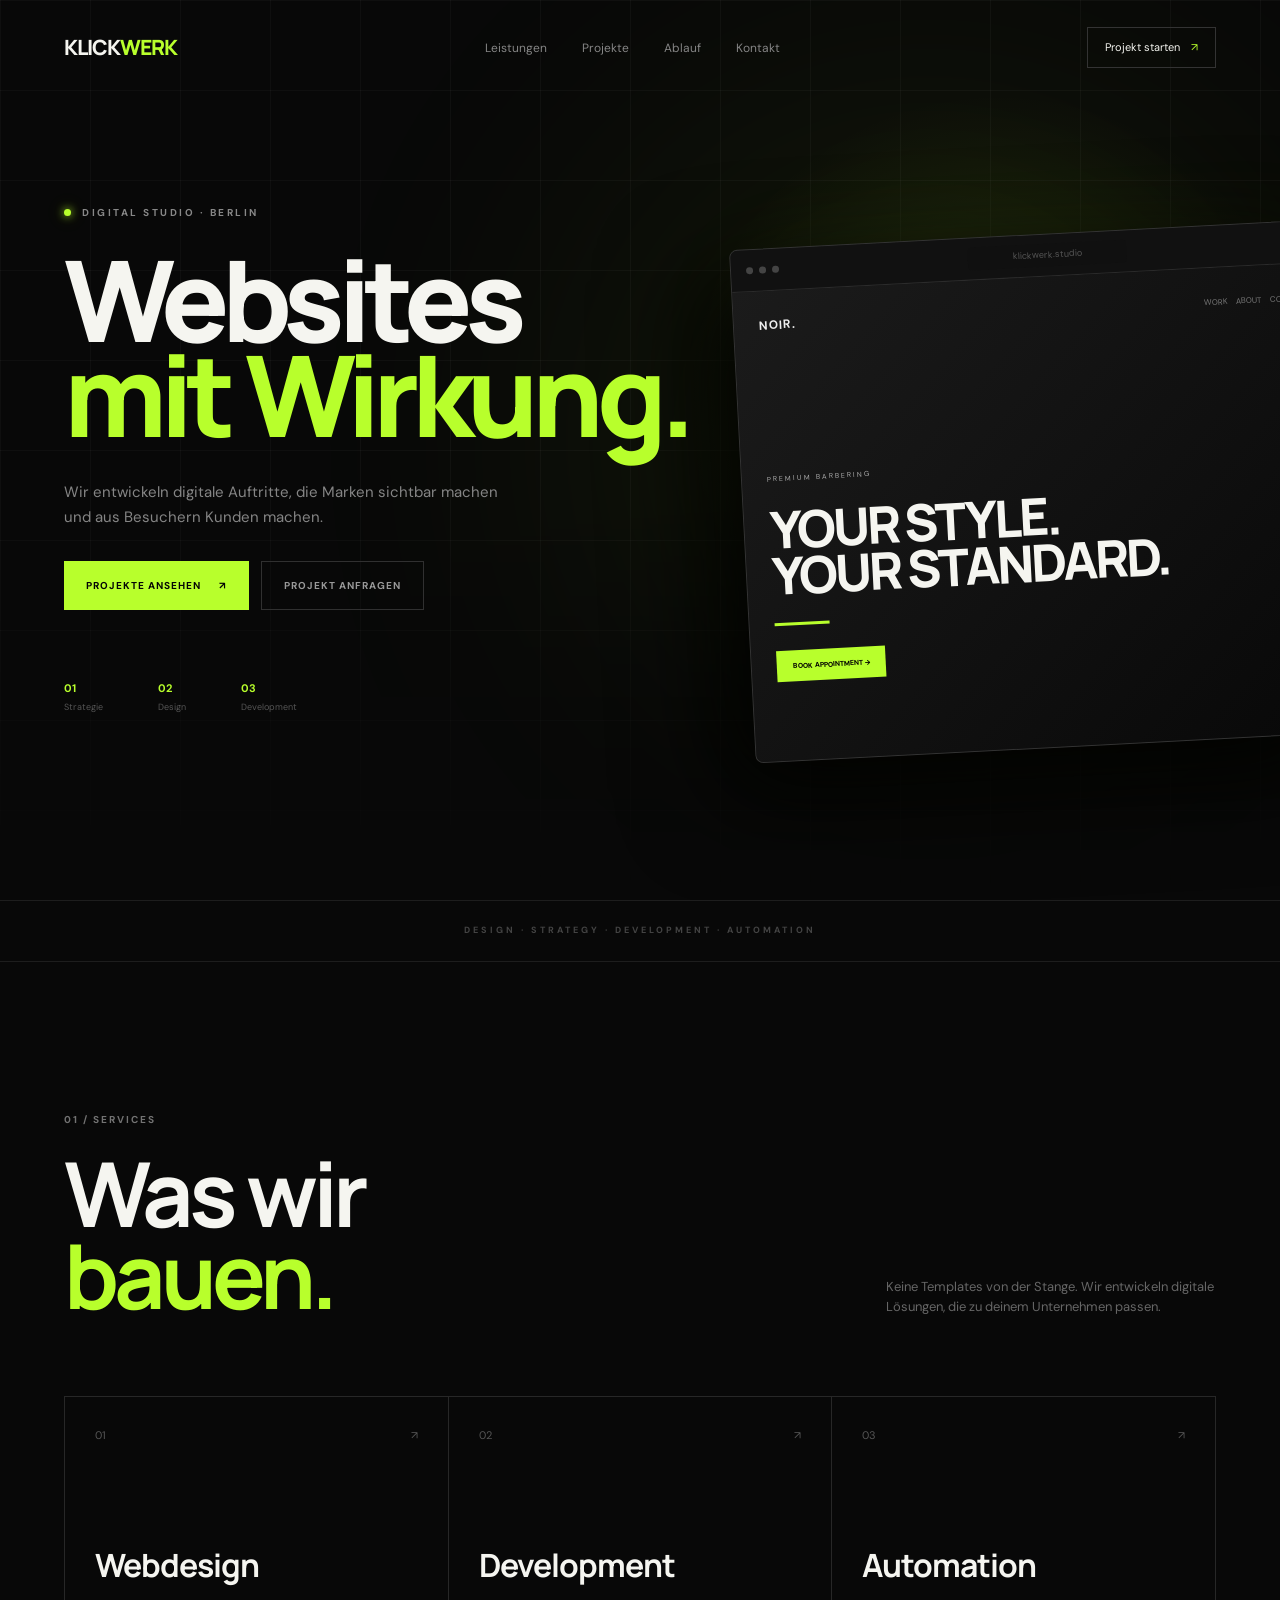
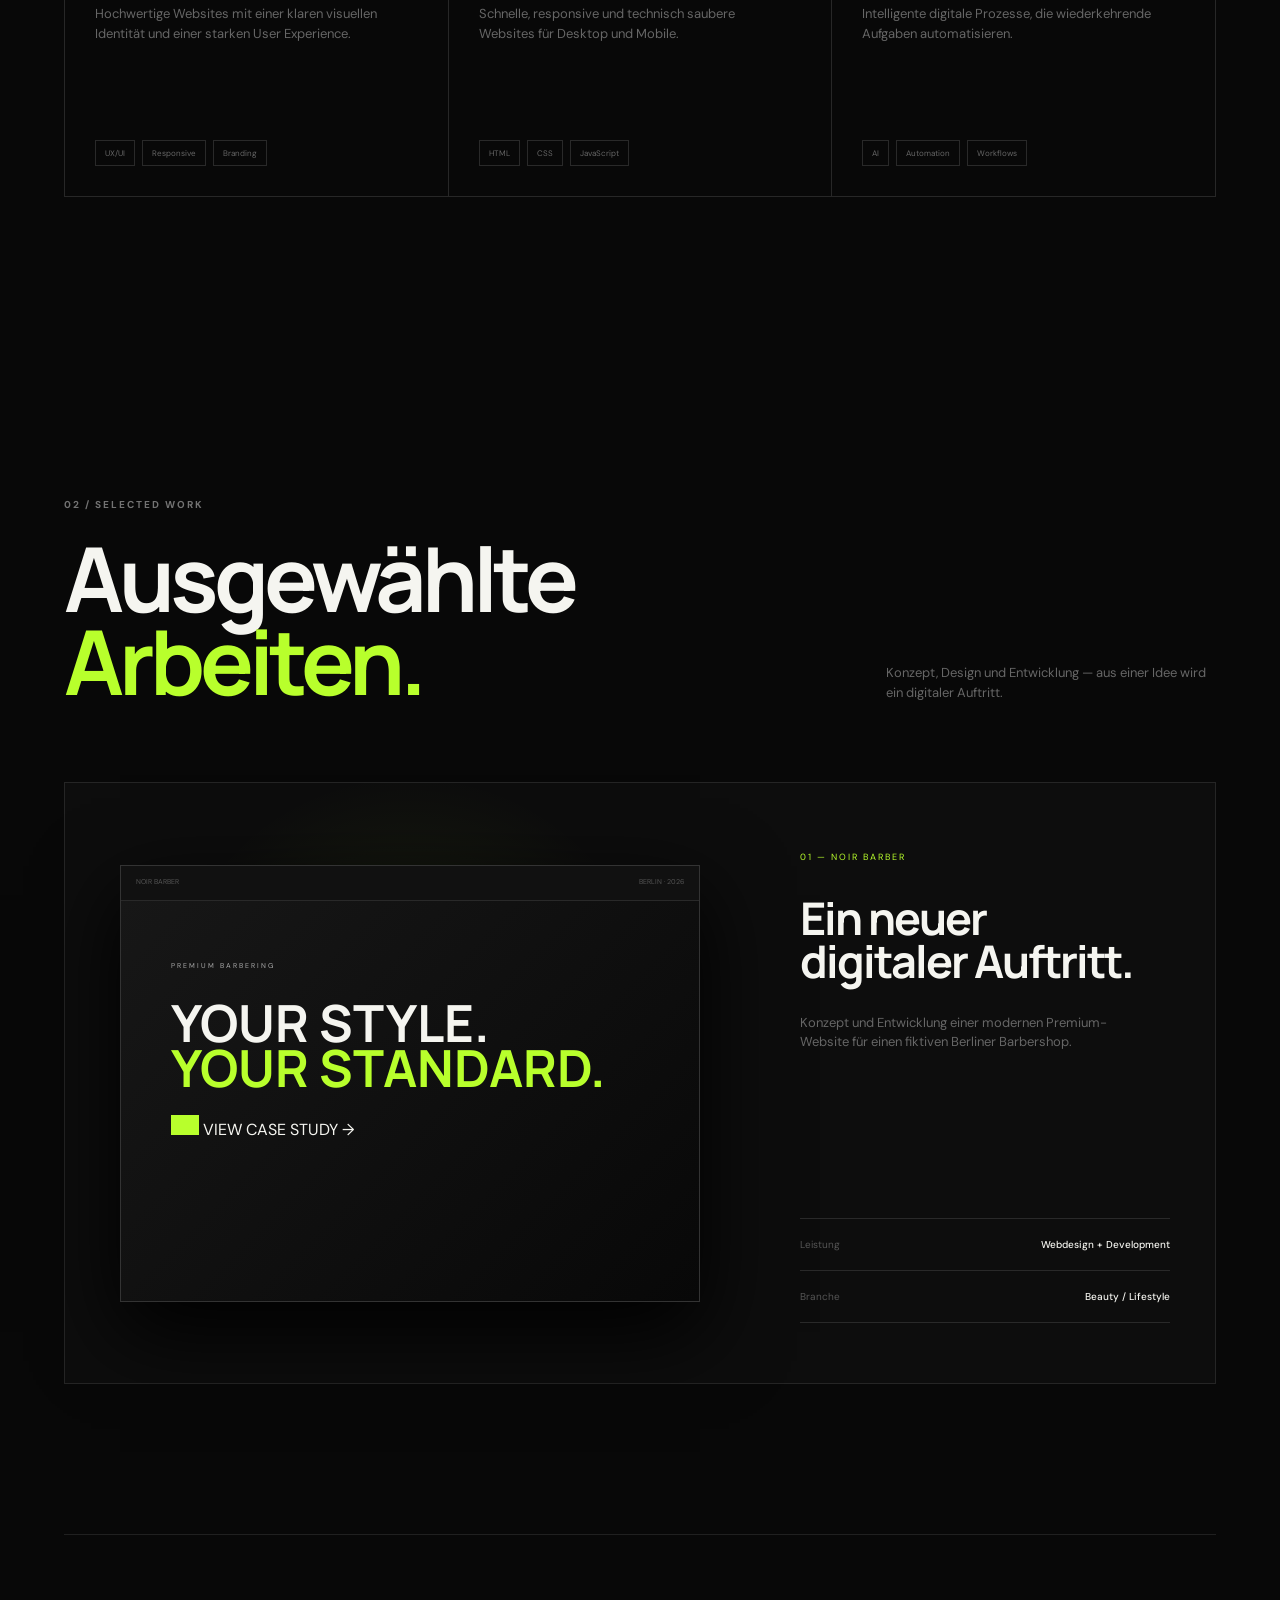
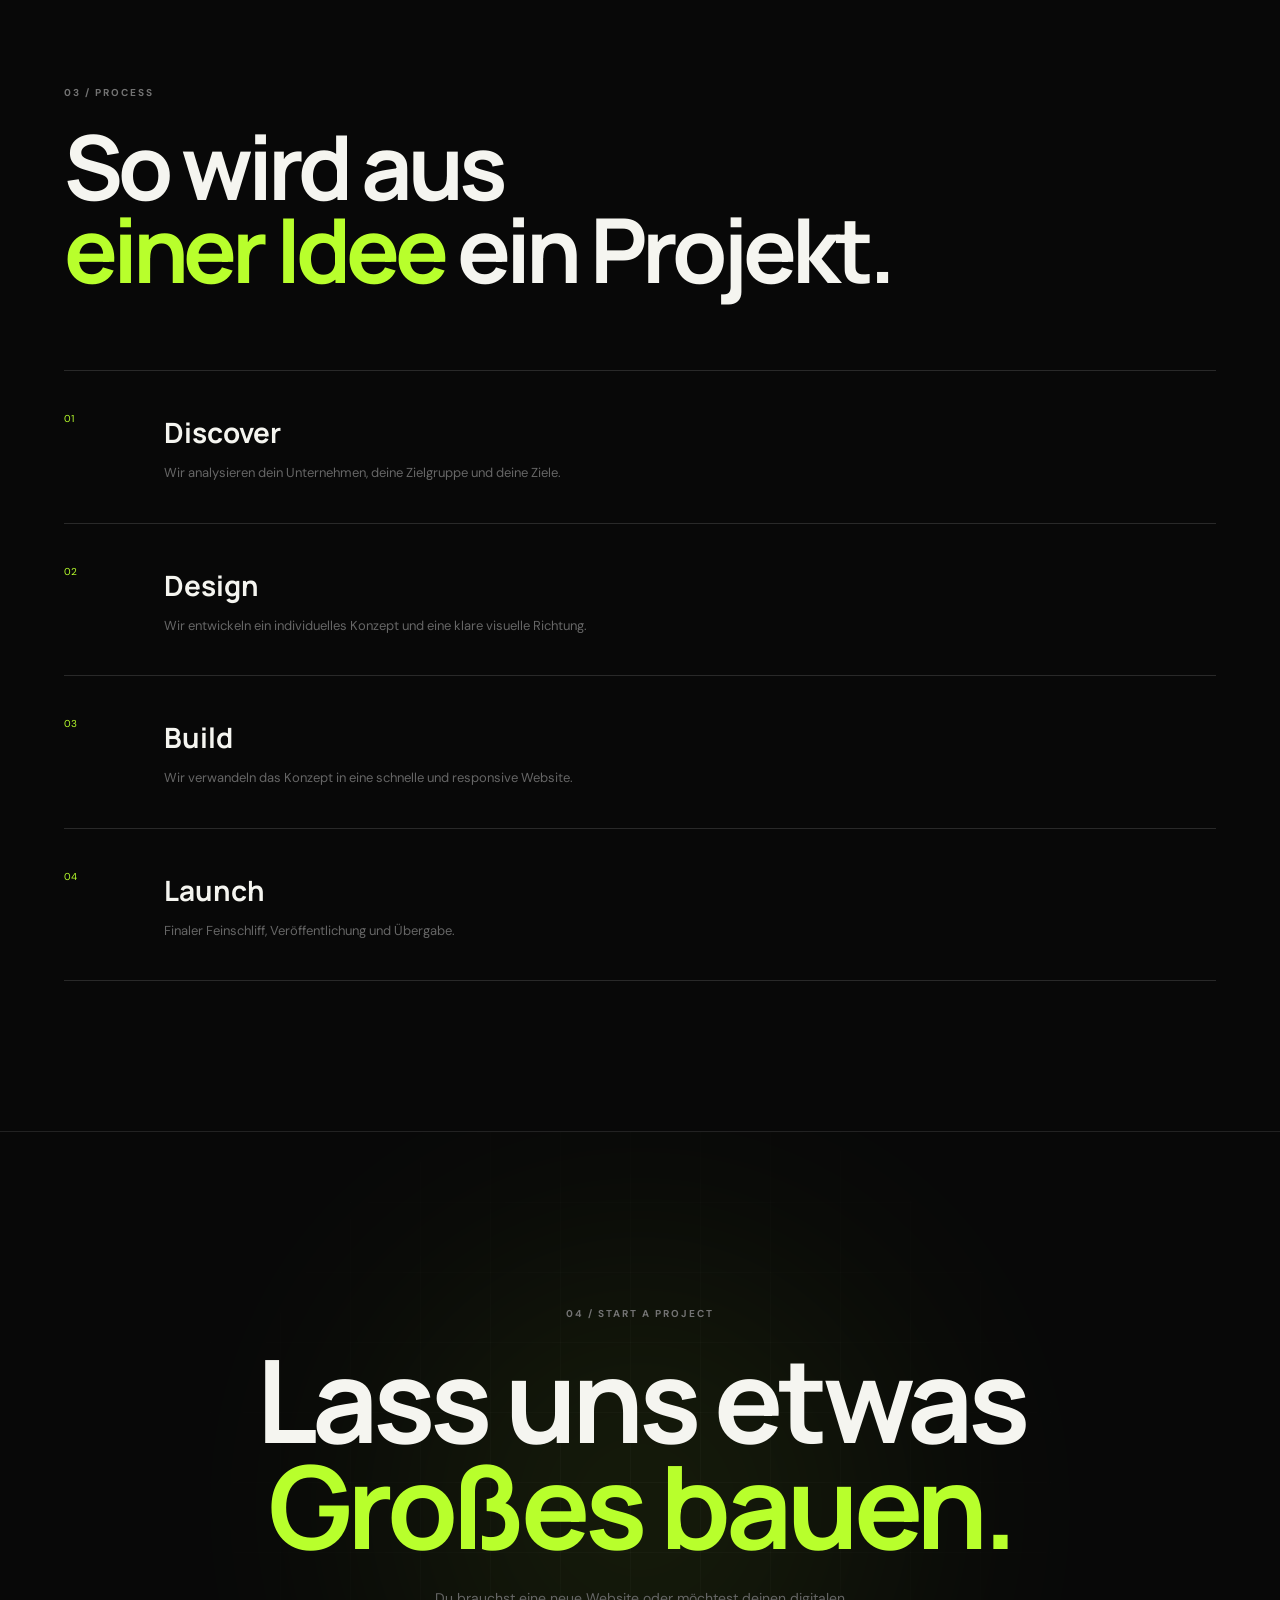
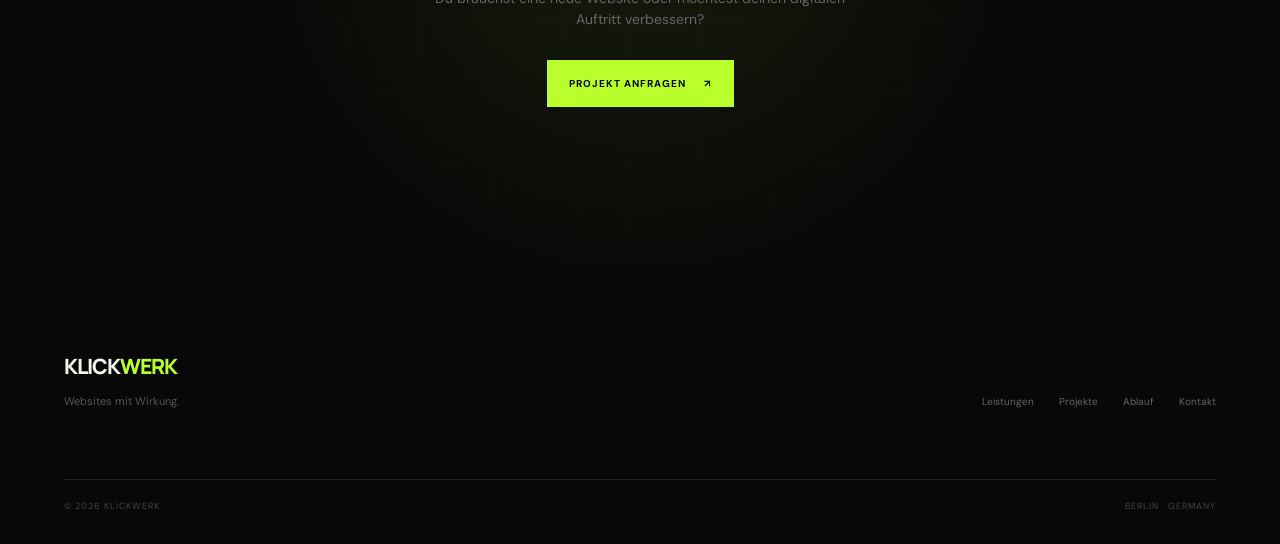
==== index.html @ 36debba9 "Add files via upload" ====
<!DOCTYPE html>
<html lang="de">
<head>
    <meta charset="UTF-8">
    <meta name="viewport" content="width=device-width, initial-scale=1.0">

    <title>KLICKWERK — Digital Studio</title>

    <meta name="description"
        content="KLICKWERK entwickelt hochwertige Websites und digitale Lösungen für moderne Unternehmen.">

    <link rel="preconnect" href="https://fonts.googleapis.com">
    <link rel="preconnect" href="https://fonts.gstatic.com" crossorigin>

    <link href="https://fonts.googleapis.com/css2?family=DM+Sans:wght@400;500;600;700&family=Manrope:wght@500;600;700;800&display=swap" rel="stylesheet">

    <link rel="stylesheet" href="style.css">
</head>

<body>

<header class="header">

    <nav class="nav">

        <a href="#" class="logo">
            KLICK<span>WERK</span>
        </a>

        <div class="nav-links">
            <a href="#services">Leistungen</a>
            <a href="#work">Projekte</a>
            <a href="#process">Ablauf</a>
            <a href="#contact">Kontakt</a>
        </div>

        <a href="#contact" class="nav-cta">
            Projekt starten <span>↗</span>
        </a>

    </nav>

</header>


<main>

<!-- HERO -->

<section class="hero">

    <div class="hero-grid"></div>

    <div class="hero-content">

        <div class="hero-label">
            <span class="status"></span>
            DIGITAL STUDIO · BERLIN
        </div>

      <h1>
    Websites
    <span>mit Wirkung.</span>
</h1>

<div class="hero-line"></div>
        <p class="hero-description">
            Wir entwickeln digitale Auftritte, die Marken
            sichtbar machen und aus Besuchern Kunden machen.
        </p>

        <div class="hero-actions">

            <a href="#work" class="button button-primary">
                Projekte ansehen
                <span>↗</span>
            </a>

            <a href="#contact" class="button button-ghost">
                Projekt anfragen
            </a>

        </div>

        <div class="hero-meta">

            <div>
                <strong>01</strong>
                <span>Strategie</span>
            </div>

            <div>
                <strong>02</strong>
                <span>Design</span>
            </div>

            <div>
                <strong>03</strong>
                <span>Development</span>
            </div>

        </div>

    </div>


    <!-- WEBSITE MOCKUP -->

    <div class="hero-visual">

        <div class="browser">

            <div class="browser-bar">

                <div class="browser-dots">
                    <i></i>
                    <i></i>
                    <i></i>
                </div>

                <div class="browser-url">
                    klickwerk.studio
                </div>

            </div>

            <div class="mockup">

                <div class="mockup-nav">
                    <strong>NOIR.</strong>

                    <div>
                        WORK &nbsp;&nbsp; ABOUT &nbsp;&nbsp; CONTACT
                    </div>
                </div>

                <div class="mockup-content">

                    <small>PREMIUM BARBERING</small>

                    <h2>
                        YOUR STYLE.<br>
                        YOUR STANDARD.
                    </h2>

                    <button>
                        BOOK APPOINTMENT →
                    </button>

                </div>

                <div class="mockup-number">
                    01 / 04
                </div>

            </div>

        </div>

    </div>

</section>


<!-- TRUST -->

<section class="trust">

    <p>DESIGN · STRATEGY · DEVELOPMENT · AUTOMATION</p>

</section>


<!-- SERVICES -->

<section class="section" id="services">

    <div class="section-top">

        <div>

            <span class="section-number">01 / SERVICES</span>

            <h2>
                Was wir<br>
                <span>bauen.</span>
            </h2>

        </div>

        <p>
            Keine Templates von der Stange.
            Wir entwickeln digitale Lösungen,
            die zu deinem Unternehmen passen.
        </p>

    </div>


    <div class="service-grid">

        <article class="service-card">

            <div class="service-top">
                <span>01</span>
                <span>↗</span>
            </div>

            <div>
                <h3>Webdesign</h3>

                <p>
                    Hochwertige Websites mit einer klaren
                    visuellen Identität und einer starken User Experience.
                </p>
            </div>

            <div class="service-tags">
                <span>UX/UI</span>
                <span>Responsive</span>
                <span>Branding</span>
            </div>

        </article>


        <article class="service-card">

            <div class="service-top">
                <span>02</span>
                <span>↗</span>
            </div>

            <div>
                <h3>Development</h3>

                <p>
                    Schnelle, responsive und technisch
                    saubere Websites für Desktop und Mobile.
                </p>
            </div>

            <div class="service-tags">
                <span>HTML</span>
                <span>CSS</span>
                <span>JavaScript</span>
            </div>

        </article>


        <article class="service-card">

            <div class="service-top">
                <span>03</span>
                <span>↗</span>
            </div>

            <div>
                <h3>Automation</h3>

                <p>
                    Intelligente digitale Prozesse, die
                    wiederkehrende Aufgaben automatisieren.
                </p>
            </div>

            <div class="service-tags">
                <span>AI</span>
                <span>Automation</span>
                <span>Workflows</span>
            </div>

        </article>

    </div>

</section>


<!-- WORK -->

<section class="section work-section" id="work">

    <div class="section-top">

        <div>

            <span class="section-number">02 / SELECTED WORK</span>

            <h2>
                Ausgewählte<br>
                <span>Arbeiten.</span>
            </h2>

        </div>

        <p>
            Konzept, Design und Entwicklung —
            aus einer Idee wird ein digitaler Auftritt.
        </p>

    </div>


    <article class="case-study">

        <div class="case-image">

            <div class="case-browser">

                <div class="case-browser-top">
                    <span>NOIR BARBER</span>
                    <span>BERLIN · 2026</span>
                </div>

                <div class="case-main">

                    <small>PREMIUM BARBERING</small>

                    <h3>
                        YOUR STYLE.<br>
                        <em>YOUR STANDARD.</em>
                    </h3>

                    <a href="../01- NOIR BARBER/case-study.html" class="case-button"></a>
    VIEW CASE STUDY →
</a>

                </div>

            </div>

        </div>


        <div class="case-info">

            <div>

                <span class="case-label">
                    01 — NOIR BARBER
                </span>

                <h3>
                    Ein neuer<br>
                    digitaler Auftritt.
                </h3>

                <p>
                    Konzept und Entwicklung einer modernen
                    Premium-Website für einen fiktiven Berliner
                    Barbershop.
                </p>

            </div>

            <div class="case-details">

                <div>
                    <span>Leistung</span>
                    <strong>Webdesign + Development</strong>
                </div>

                <div>
                    <span>Branche</span>
                    <strong>Beauty / Lifestyle</strong>
                </div>

            </div>

        </div>

    </article>

</section>


<!-- PROCESS -->

<section class="section process-section" id="process">

    <div class="section-top">

        <div>

            <span class="section-number">03 / PROCESS</span>

            <h2>
                So wird aus<br>
                <span>einer Idee</span> ein Projekt.
            </h2>

        </div>

    </div>


    <div class="process-list">

        <div class="process-item">

            <span>01</span>

            <div>
                <h3>Discover</h3>
                <p>
                    Wir analysieren dein Unternehmen,
                    deine Zielgruppe und deine Ziele.
                </p>
            </div>

        </div>


        <div class="process-item">

            <span>02</span>

            <div>
                <h3>Design</h3>
                <p>
                    Wir entwickeln ein individuelles
                    Konzept und eine klare visuelle Richtung.
                </p>
            </div>

        </div>


        <div class="process-item">

            <span>03</span>

            <div>
                <h3>Build</h3>
                <p>
                    Wir verwandeln das Konzept in
                    eine schnelle und responsive Website.
                </p>
            </div>

        </div>


        <div class="process-item">

            <span>04</span>

            <div>
                <h3>Launch</h3>
                <p>
                    Finaler Feinschliff, Veröffentlichung
                    und Übergabe.
                </p>
            </div>

        </div>

    </div>

</section>


<!-- CTA -->

<section class="contact-section" id="contact">

    <div class="contact-grid"></div>

    <div class="contact-content">

        <span class="section-number">04 / START A PROJECT</span>

        <h2>
            Lass uns etwas<br>
            <span>Großes bauen.</span>
        </h2>

        <p>
            Du brauchst eine neue Website oder möchtest
            deinen digitalen Auftritt verbessern?
        </p>

        <a href="mailto:hallo@klickwerk.de"
           class="button button-primary">
            Projekt anfragen <span>↗</span>
        </a>

    </div>

</section>

</main>


<!-- FOOTER -->

<footer class="footer">

    <div class="footer-main">

        <div>

            <a href="#" class="logo">
                KLICK<span>WERK</span>
            </a>

            <p>
                Websites mit Wirkung.
            </p>

        </div>


        <div class="footer-links">

            <a href="#services">Leistungen</a>
            <a href="#work">Projekte</a>
            <a href="#process">Ablauf</a>
            <a href="#contact">Kontakt</a>

        </div>

    </div>


    <div class="footer-bottom">

        <span>© 2026 KLICKWERK</span>

        <span>BERLIN · GERMANY</span>

    </div>

</footer>

</body>
</html>
---- style.css ----
* {
    margin: 0;
    padding: 0;
    box-sizing: border-box;
}

html {
    scroll-behavior: smooth;
}

body {
    background: #080808;
    color: #f5f5f0;
    font-family: "DM Sans", sans-serif;
    line-height: 1.5;
}

a {
    text-decoration: none;
    color: inherit;
}

button {
    font-family: inherit;
}


/* =========================
   GLOBAL
========================= */

.header,
.hero,
.section,
.trust,
.footer {
    width: 100%;
}

.nav,
.hero-content,
.section,
.footer {
    width: min(1240px, 90%);
    margin: auto;
}

.section {
    padding: 150px 0;
}

.section-number {
    display: block;
    color: #737373;
    font-size: 10px;
    font-weight: 700;
    letter-spacing: 2px;
    margin-bottom: 25px;
}

h1,
h2,
h3 {
    font-family: "Manrope", sans-serif;
}

h2 {
    font-size: clamp(55px, 7vw, 100px);
    line-height: .92;
    letter-spacing: -5px;
}

h2 span {
    color: #b8ff2c;
}


/* =========================
   HEADER
========================= */

.header {
    position: absolute;
    top: 0;
    z-index: 100;
}

.nav {
    height: 95px;

    display: flex;
    justify-content: space-between;
    align-items: center;
}

.logo {
    font-family: "Manrope", sans-serif;
    font-size: 21px;
    font-weight: 800;
    letter-spacing: -1px;
}

.logo span {
    color: #b8ff2c;
}

.nav-links {
    display: flex;
    gap: 35px;
}

.nav-links a {
    color: #858585;
    font-size: 12px;
    transition: .25s;
}

.nav-links a:hover {
    color: #fff;
}

.nav-cta {
    border: 1px solid #333;
    padding: 11px 17px;
    font-size: 11px;
    transition: .25s;
}

.nav-cta span {
    color: #b8ff2c;
    margin-left: 8px;
}

.nav-cta:hover {
    border-color: #b8ff2c;
}


/* =========================
   HERO
========================= */

.hero {
    min-height: 100vh;
    position: relative;
    overflow: hidden;

    display: flex;
    align-items: center;

    background:
        radial-gradient(
            circle at 78% 45%,
            rgba(184,255,44,0.13),
            transparent 28%
        ),
        #080808;
}

.hero-grid {
    position: absolute;
    inset: 0;

    background-image:
        linear-gradient(#ffffff08 1px, transparent 1px),
        linear-gradient(90deg, #ffffff08 1px, transparent 1px);

    background-size: 90px 90px;

    mask-image: linear-gradient(
        to bottom,
        black 0%,
        black 55%,
        transparent 100%
    );
}

.hero-grid::after {
    content: "";

    position: absolute;
    width: 700px;
    height: 700px;

    right: 0;
    top: 10%;

    background: #b8ff2c;
    opacity: .07;

    filter: blur(150px);
    border-radius: 50%;
}

.hero-content {
    position: relative;
    z-index: 5;

    padding-top: 100px;
    padding-bottom: 80px;
}

.hero-label {
    display: flex;
    align-items: center;
    gap: 11px;

    color: #888;
    font-size: 10px;
    font-weight: 700;
    letter-spacing: 2.5px;

    margin-bottom: 32px;
}

.status {
    width: 7px;
    height: 7px;

    border-radius: 50%;

    background: #b8ff2c;

    box-shadow:
        0 0 8px #b8ff2c,
        0 0 20px #b8ff2c55;
}

.hero h1 {
    font-family: "Manrope", sans-serif;

    font-size: clamp(70px, 8.8vw, 132px);
    font-weight: 800;

    line-height: .84;
    letter-spacing: -7px;

    max-width: 850px;

    position: relative;
}

.hero h1 span {
    display: block;
    color: #b8ff2c;
}

.hero-description {
    color: #858585;

    font-size: 15px;
    line-height: 1.7;

    max-width: 450px;

    margin: 38px 0 30px;
}

.hero-actions {
    display: flex;
    gap: 12px;
}

.button {
    display: inline-flex;
    align-items: center;
    justify-content: center;
    gap: 18px;

    padding: 16px 22px;

    font-size: 10px;
    font-weight: 700;
    letter-spacing: 1px;
    text-transform: uppercase;

    transition: .3s ease;
}

.button-primary {
    background: #b8ff2c;
    color: #050505;
}

.button-primary:hover {
    transform: translateY(-3px);

    box-shadow:
        0 15px 45px rgba(184,255,44,.18);
}

.button-ghost {
    border: 1px solid #303030;
    color: #999;
}

.button-ghost:hover {
    border-color: #777;
    color: #fff;
}

.hero-meta {
    display: flex;
    gap: 55px;

    margin-top: 70px;
}

.hero-meta div {
    display: flex;
    flex-direction: column;
}

.hero-meta strong {
    color: #b8ff2c;
    font-size: 11px;
}

.hero-meta span {
    color: #555;
    font-size: 9px;

    margin-top: 5px;
}


/* =========================
   HERO VISUAL
========================= */

.hero-visual {
    position: absolute;

    width: 50%;

    right: -2%;
    top: 53%;

    transform:
        translateY(-50%)
        perspective(1200px)
        rotateY(-8deg)
        rotateZ(-2deg);

    z-index: 3;

    transition: transform .5s ease;
}

.hero-visual:hover {
    transform:
        translateY(-50%)
        perspective(1200px)
        rotateY(-3deg)
        rotateZ(-1deg)
        scale(1.015);
}

.browser {
    overflow: hidden;

    background: #111;

    border: 1px solid #303030;

    border-radius: 8px;

    box-shadow:
        -40px 45px 100px rgba(0,0,0,.75),
        0 0 80px rgba(184,255,44,.05);
}

.browser-bar {
    height: 42px;

    display: flex;
    align-items: center;

    padding: 0 15px;

    background: #151515;

    border-bottom: 1px solid #292929;
}

.browser-dots {
    display: flex;
    gap: 6px;
}

.browser-dots i {
    width: 7px;
    height: 7px;

    border-radius: 50%;

    background: #444;
}

.browser-url {
    margin: auto;

    padding: 5px 45px;

    border-radius: 4px;

    background: #101010;

    color: #555;

    font-size: 8px;
}

.mockup {
    min-height: 500px;

    padding: 25px;

    position: relative;

    background:
        radial-gradient(
            circle at 70% 55%,
            rgba(184,255,44,.12),
            transparent 30%
        ),
        linear-gradient(
            135deg,
            #202020,
            #090909
        );
}

.mockup-nav {
    display: flex;
    justify-content: space-between;
    align-items: center;

    color: #777;

    font-size: 8px;
}

.mockup-nav strong {
    color: #fff;
    font-size: 13px;
    letter-spacing: 1px;
}

.mockup-content {
    margin-top: 135px;
}

.mockup-content small {
    color: #999;

    font-size: 7px;
    letter-spacing: 2px;
}

.mockup-content h2 {
    margin: 18px 0 25px;

    font-family: "Manrope", sans-serif;

    font-size: clamp(30px, 4vw, 58px);
    font-weight: 800;

    line-height: .87;
    letter-spacing: -3px;
}

.mockup-content h2::after {
    content: "";
    display: block;

    width: 55px;
    height: 3px;

    margin-top: 25px;

    background: #b8ff2c;
}

.mockup-content button {
    padding: 11px 17px;

    border: none;

    background: #b8ff2c;

    color: #000;

    font-size: 7px;
    font-weight: 800;

    cursor: pointer;
}

.mockup-number {
    position: absolute;

    right: 25px;
    bottom: 22px;

    color: #444;

    font-size: 9px;
    letter-spacing: 2px;
}
/* =========================
   MOCKUP
========================= */

.hero-visual {
    position: absolute;

    width: 47%;
    right: -5%;
    top: 50%;

    transform: translateY(-42%) rotate(-3deg);

    z-index: 3;
}

.browser {
    background: #151515;
    border: 1px solid #333;

    box-shadow:
        -30px 30px 100px #000,
        0 0 100px #b8ff2c0a;
}

.browser-bar {
    height: 42px;

    display: flex;
    align-items: center;

    border-bottom: 1px solid #2b2b2b;
    padding: 0 15px;

    background: #111;
}

.browser-dots {
    display: flex;
    gap: 6px;
}

.browser-dots i {
    width: 7px;
    height: 7px;
    border-radius: 50%;
    background: #444;
}

.browser-url {
    margin: auto;

    color: #555;
    font-size: 9px;
}

.mockup {
    min-height: 470px;

    padding: 25px;

    position: relative;

    background:
        linear-gradient(
            135deg,
            #1b1b1b,
            #080808
        );
}

.mockup-nav {
    display: flex;
    justify-content: space-between;

    font-size: 8px;
    color: #777;
}

.mockup-nav strong {
    color: #eee;
    font-size: 12px;
}

.mockup-content {
    margin-top: 130px;
}

.mockup-content small {
    color: #aaa;
    font-size: 7px;
    letter-spacing: 2px;
}

.mockup-content h2 {
    font-size: clamp(28px, 4vw, 55px);
    line-height: .9;
    margin: 18px 0 25px;
}

.mockup-content button {
    background: #b8ff2c;
    border: 0;

    padding: 11px 16px;

    font-size: 7px;
    font-weight: 700;
}

.mockup-number {
    position: absolute;
    bottom: 25px;
    right: 25px;

    color: #444;
    font-size: 9px;
}


/* =========================
   TRUST
========================= */

.trust {
    border-top: 1px solid #1d1d1d;
    border-bottom: 1px solid #1d1d1d;

    padding: 23px 0;

    text-align: center;

    color: #444;
    font-size: 9px;
    font-weight: 700;
    letter-spacing: 3px;
}


/* =========================
   SECTION TOP
========================= */

.section-top {
    display: flex;
    justify-content: space-between;
    align-items: flex-end;

    margin-bottom: 80px;
}

.section-top > p {
    max-width: 330px;
    color: #666;
    font-size: 13px;
}


/* =========================
   SERVICES
========================= */

.service-grid {
    display: grid;
    grid-template-columns: repeat(3, 1fr);

    border-top: 1px solid #272727;
    border-left: 1px solid #272727;
}

.service-card {
    min-height: 400px;

    padding: 30px;

    border-right: 1px solid #272727;
    border-bottom: 1px solid #272727;

    display: flex;
    flex-direction: column;
    justify-content: space-between;

    transition: .3s;
}

.service-card:hover {
    background: #0d0d0d;
}

.service-top {
    display: flex;
    justify-content: space-between;

    color: #555;
    font-size: 11px;
}

.service-card h3 {
    font-size: 32px;
    letter-spacing: -1px;
    margin-bottom: 15px;
}

.service-card p {
    max-width: 310px;
    color: #666;
    font-size: 13px;
}

.service-tags {
    display: flex;
    gap: 7px;
    flex-wrap: wrap;
}

.service-tags span {
    border: 1px solid #292929;
    padding: 6px 9px;

    color: #666;
    font-size: 8px;
}


/* =========================
   CASE STUDY
========================= */

.case-study {
    display: grid;
    grid-template-columns: 1.5fr 1fr;

    background: #0d0d0d;
    border: 1px solid #252525;
}

.case-image {
    min-height: 600px;

    padding: 55px;

    display: flex;
    align-items: center;

    background:
        radial-gradient(
            circle at 50% 40%,
            #b8ff2c18,
            transparent 50%
        );
}

.case-browser {
    width: 100%;

    border: 1px solid #333;

    background: #111;

    box-shadow: 0 30px 80px #000;
}

.case-browser-top {
    height: 35px;

    padding: 0 15px;

    display: flex;
    justify-content: space-between;
    align-items: center;

    border-bottom: 1px solid #292929;

    color: #555;
    font-size: 7px;
}

.case-main {
    min-height: 400px;

    padding: 50px;

    background:
        linear-gradient(
            135deg,
            #171717,
            #080808
        );
}

.case-main small {
    color: #aaa;
    font-size: 7px;
    letter-spacing: 2px;
}

.case-main h3 {
    font-size: clamp(30px, 4vw, 65px);
    line-height: .88;

    margin: 25px 0;
}

.case-main h3 em {
    color: #b8ff2c;
    font-style: normal;
}

.case-button {
    display: inline-block;

    padding: 10px 14px;

    background: #b8ff2c;

    color: #000;

    font-size: 7px;
    font-weight: 700;
}

.case-info {
    padding: 60px 45px;

    display: flex;
    flex-direction: column;
    justify-content: space-between;
}

.case-label {
    color: #b8ff2c;
    font-size: 9px;
    letter-spacing: 2px;
}

.case-info h3 {
    font-size: 45px;
    line-height: .95;
    letter-spacing: -2px;

    margin: 30px 0;
}

.case-info > div > p {
    color: #666;
    font-size: 13px;
    max-width: 320px;
}

.case-details {
    border-top: 1px solid #292929;
}

.case-details div {
    padding: 18px 0;

    border-bottom: 1px solid #292929;

    display: flex;
    justify-content: space-between;
    gap: 20px;
}

.case-details span {
    color: #555;
    font-size: 10px;
}

.case-details strong {
    font-size: 10px;
    font-weight: 500;
}


/* =========================
   PROCESS
========================= */

.process-section {
    border-top: 1px solid #202020;
}

.process-list {
    border-top: 1px solid #292929;
}

.process-item {
    display: grid;
    grid-template-columns: 100px 1fr;

    padding: 40px 0;

    border-bottom: 1px solid #292929;
}

.process-item > span {
    color: #b8ff2c;
    font-size: 10px;
}

.process-item h3 {
    font-size: 28px;
    margin-bottom: 10px;
}

.process-item p {
    color: #666;
    max-width: 500px;
    font-size: 13px;
}


/* =========================
   CONTACT
========================= */

.contact-section {
    min-height: 750px;

    position: relative;

    display: flex;
    align-items: center;
    justify-content: center;

    text-align: center;

    overflow: hidden;

    border-top: 1px solid #222;
}

.contact-grid {
    position: absolute;
    inset: 0;

    background-image:
        linear-gradient(#ffffff07 1px, transparent 1px),
        linear-gradient(90deg, #ffffff07 1px, transparent 1px);

    background-size: 70px 70px;

    mask-image: radial-gradient(
        circle,
        black,
        transparent 70%
    );
}

.contact-section::after {
    content: "";

    position: absolute;

    width: 500px;
    height: 500px;

    background: #b8ff2c;

    opacity: .08;

    filter: blur(130px);

    border-radius: 50%;
}

.contact-content {
    position: relative;
    z-index: 2;
}

.contact-content h2 {
    font-size: clamp(65px, 9vw, 130px);
}

.contact-content > p {
    max-width: 450px;

    margin: 30px auto;

    color: #666;
    font-size: 14px;
}


/* =========================
   FOOTER
========================= */

.footer {
    padding-top: 70px;
    padding-bottom: 30px;
}

.footer-main {
    display: flex;
    justify-content: space-between;
    align-items: flex-end;

    padding-bottom: 70px;
}

.footer-main p {
    color: #555;
    font-size: 11px;
    margin-top: 10px;
}

.footer-links {
    display: flex;
    gap: 25px;
}

.footer-links a {
    color: #666;
    font-size: 10px;
}

.footer-links a:hover {
    color: #fff;
}

.footer-bottom {
    border-top: 1px solid #222;

    padding-top: 20px;

    display: flex;
    justify-content: space-between;

    color: #444;
    font-size: 9px;
    letter-spacing: 1px;
}


/* =========================
   RESPONSIVE
========================= */

@media (max-width: 1000px) {

    .hero-visual {
        opacity: .35;
        width: 60%;
        right: -10%;
    }

    .hero-content {
        z-index: 5;
    }

    .service-grid {
        grid-template-columns: 1fr;
    }

    .case-study {
        grid-template-columns: 1fr;
    }

    .case-image {
        min-height: 500px;
    }
}


@media (max-width: 700px) {

    .nav-links {
        display: none;
    }

    .nav-cta {
        padding: 9px 12px;
    }

    .hero h1 {
        font-size: 65px;
        letter-spacing: -5px;
    }

    .hero-visual {
        display: none;
    }

    .section {
        padding: 100px 0;
    }

    .section-top {
        display: block;
    }

    .section-top > p {
        margin-top: 30px;
    }

    .case-image {
        padding: 25px;
        min-height: 350px;
    }

    .case-main {
        min-height: 280px;
        padding: 30px;
    }

    .case-info {
        padding: 40px 25px;
    }

    .case-info h3 {
        font-size: 38px;
    }

    .process-item {
        grid-template-columns: 55px 1fr;
    }

    .footer-main {
        display: block;
    }

    .footer-links {
        margin-top: 40px;
        flex-wrap: wrap;
    }

    .footer-bottom {
        display: block;
    }

    .footer-bottom span {
        display: block;
        margin-bottom: 10px;
    }
}
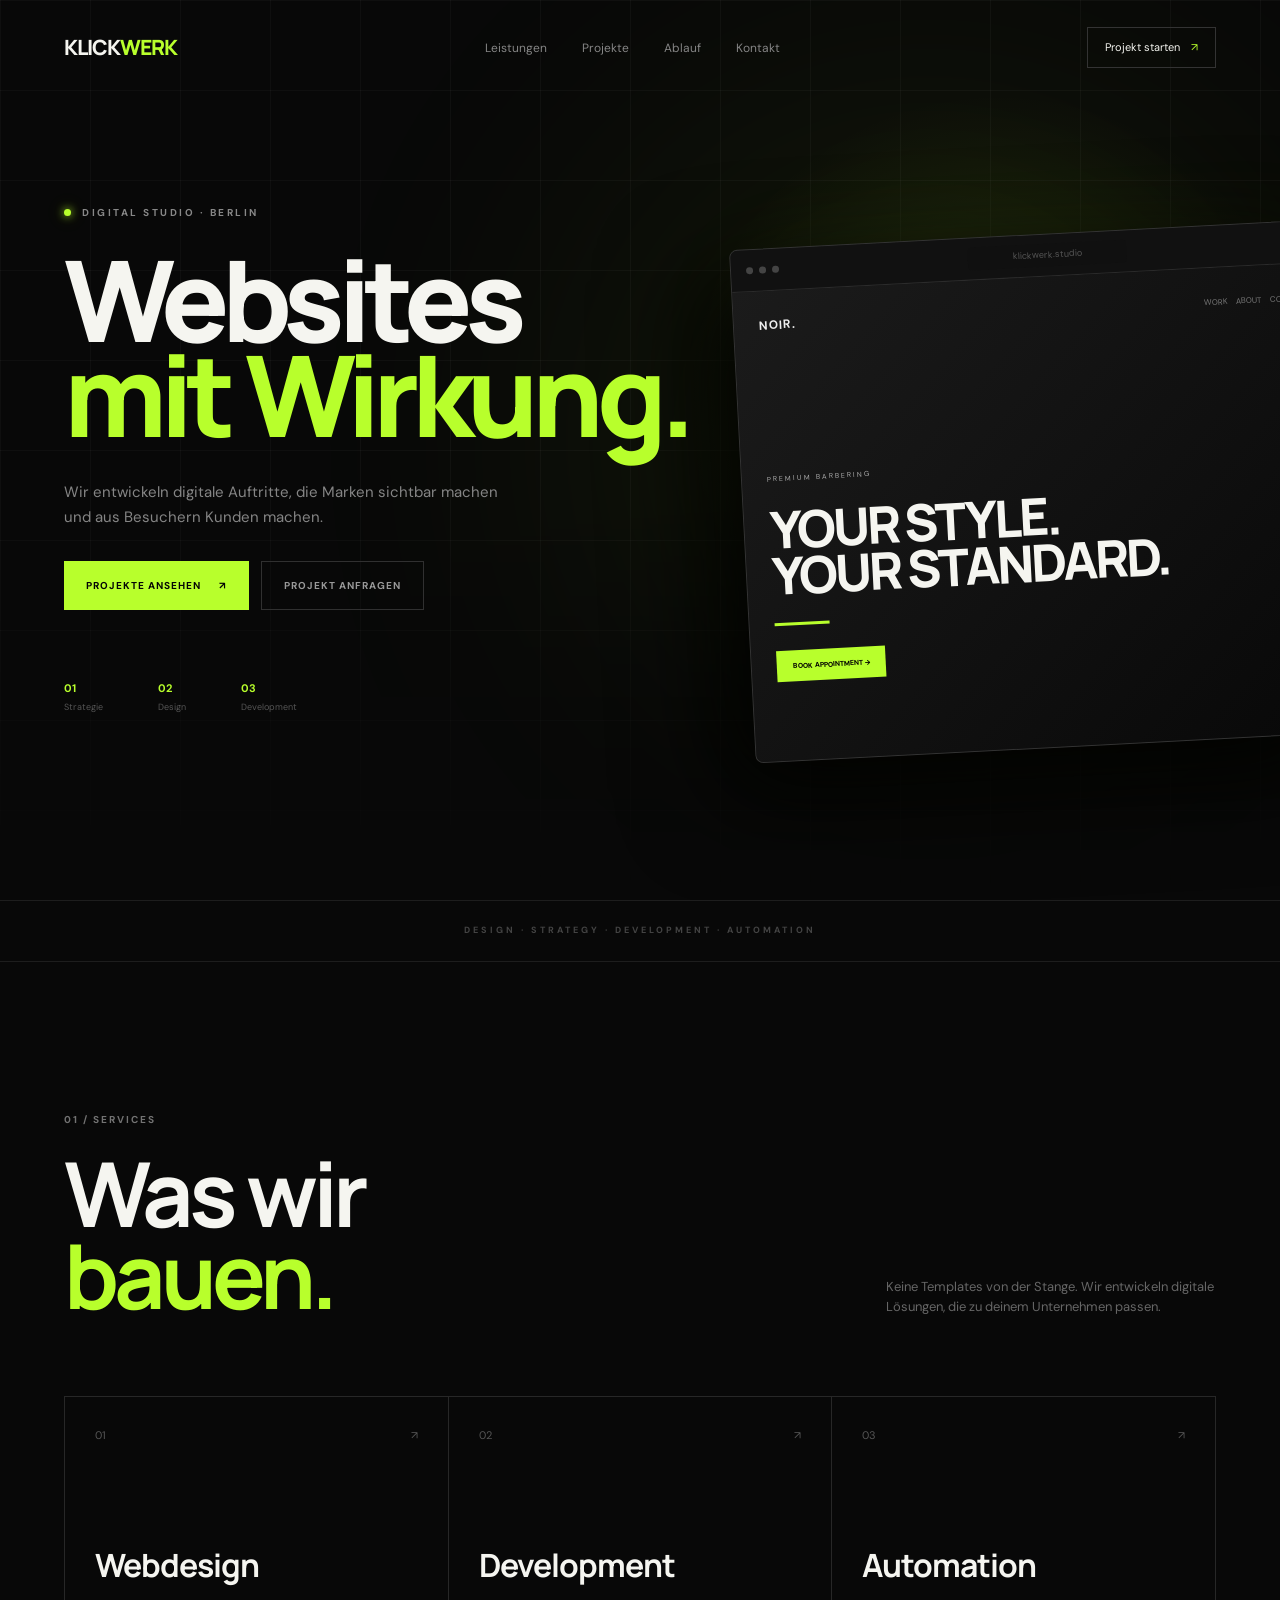
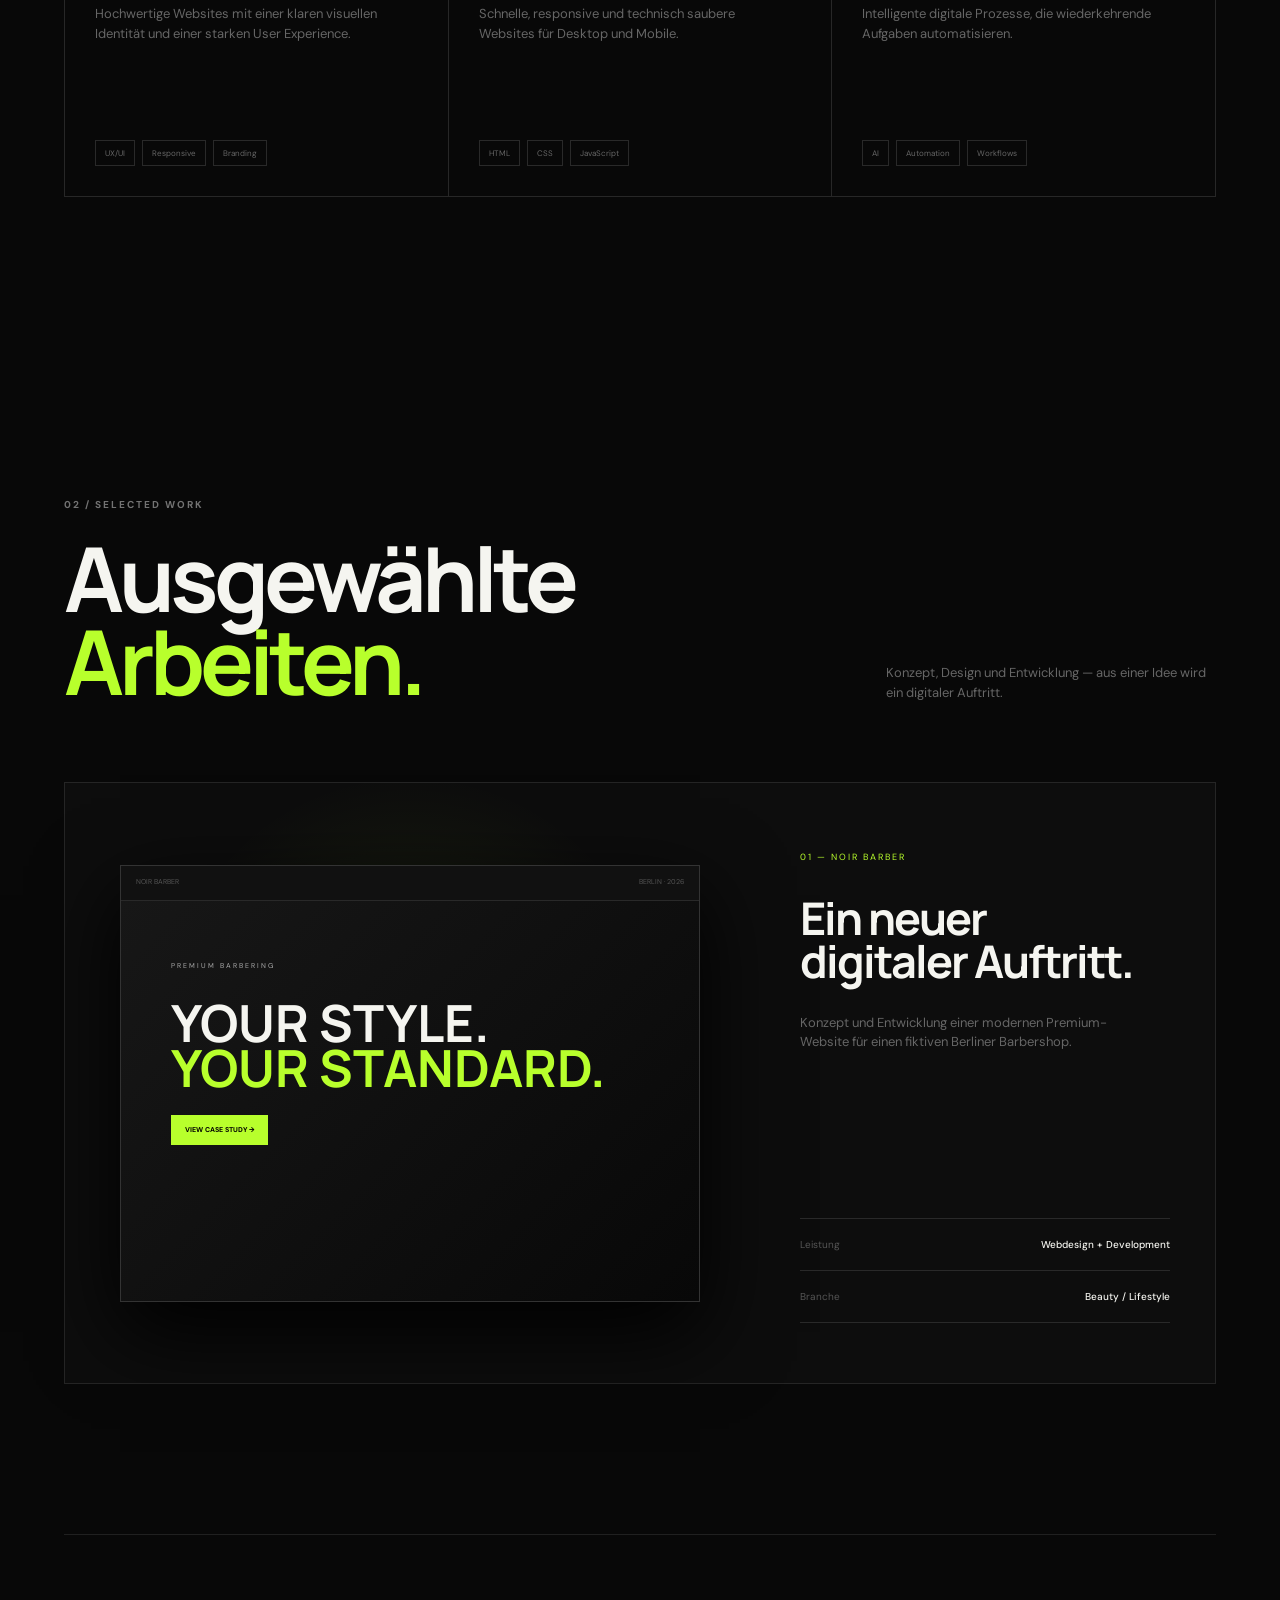
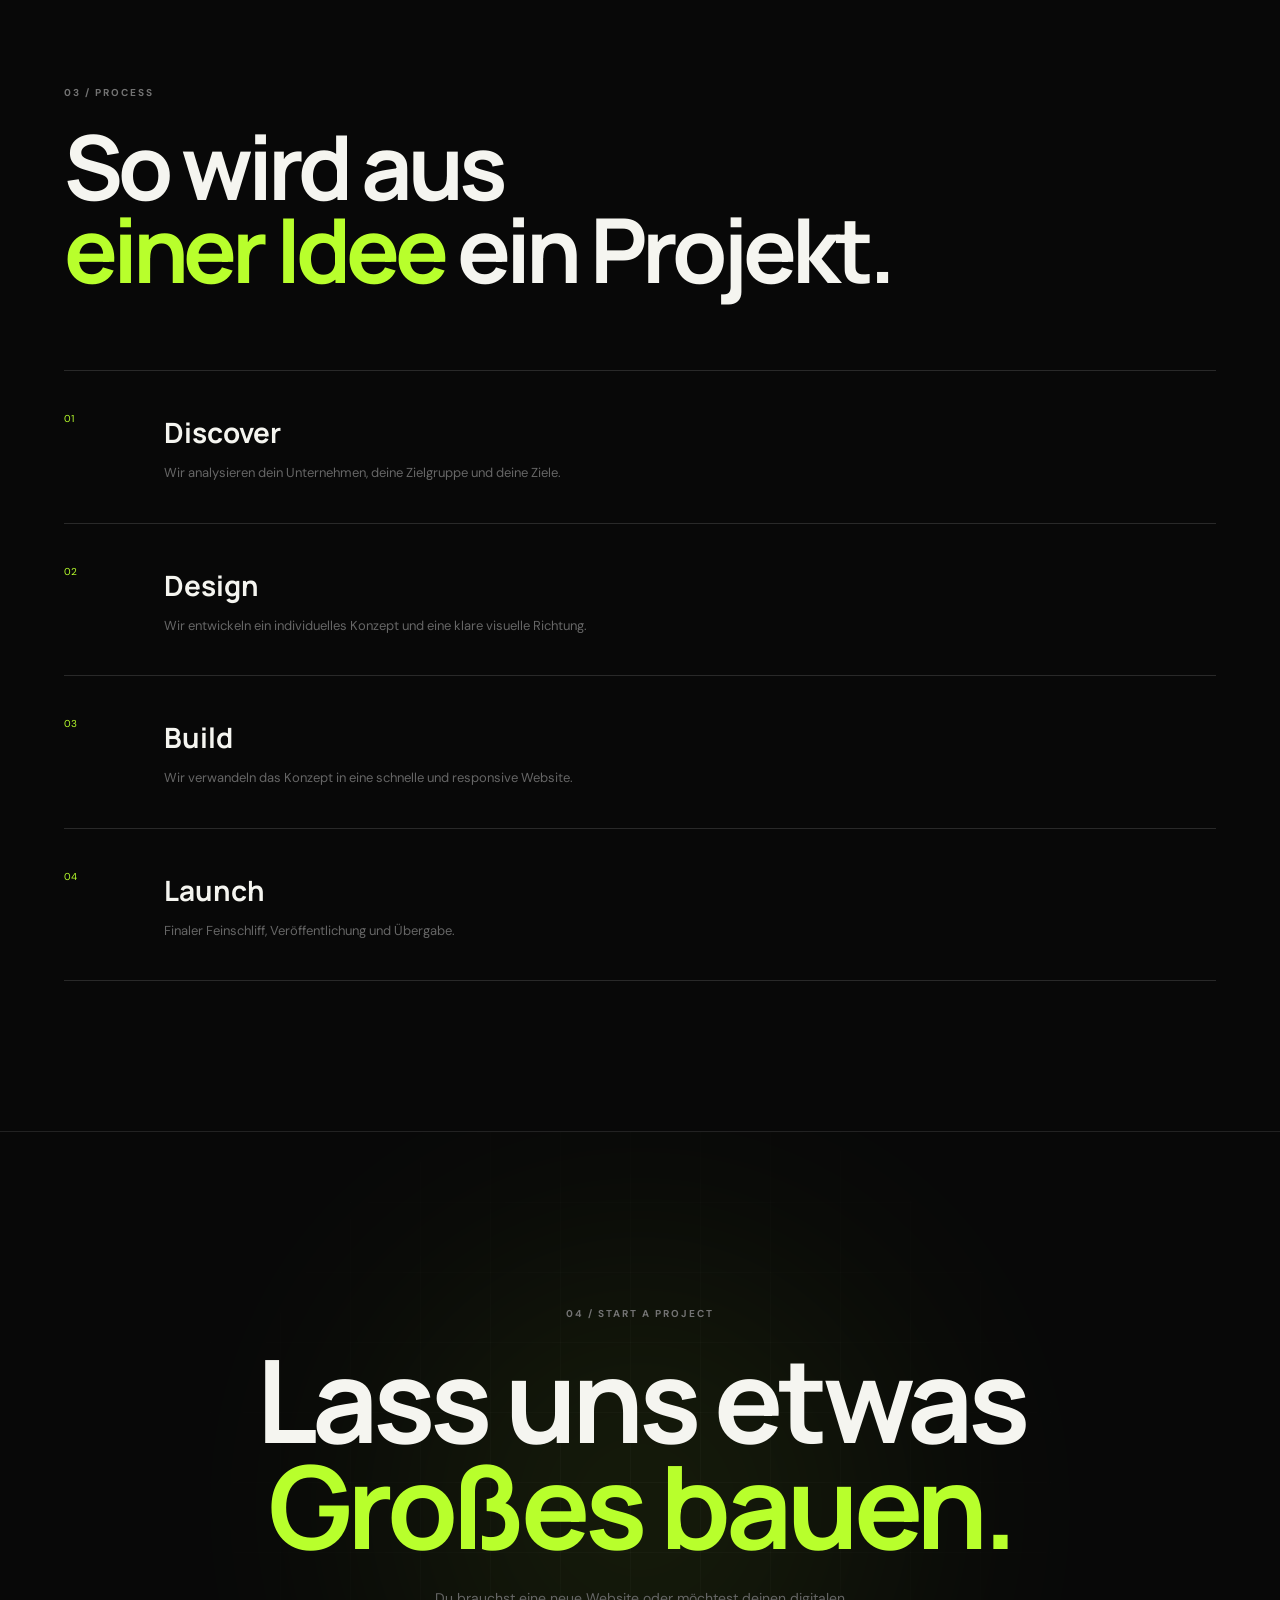
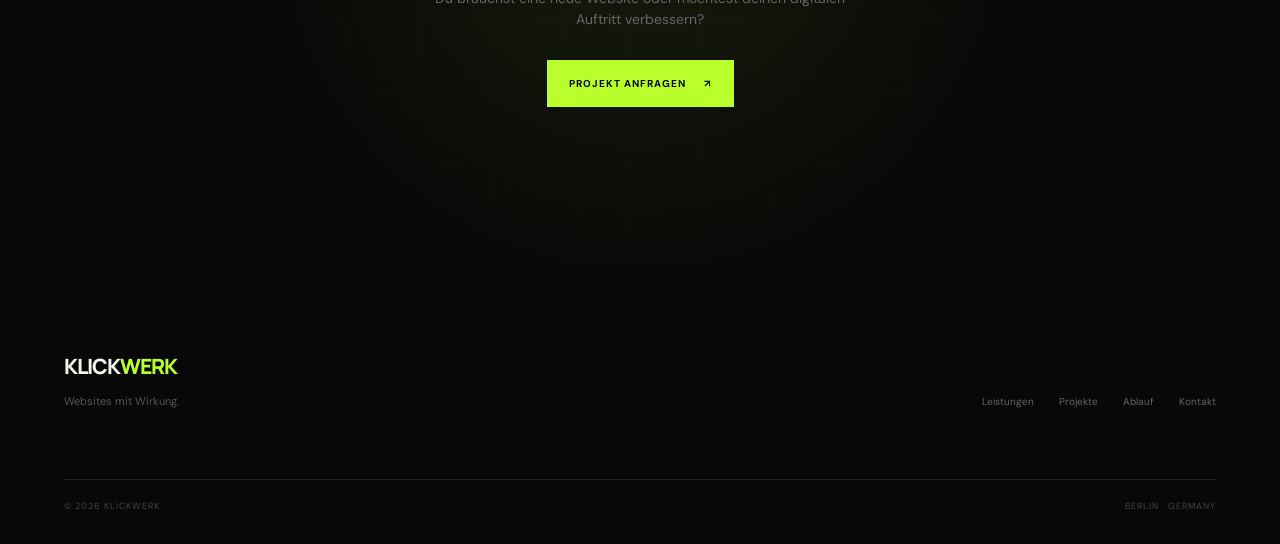
==== commit 0e5ce3dc: "Add files via upload" ====
--- a/index.html
+++ b/index.html
@@ -323,7 +323,7 @@
                         <em>YOUR STANDARD.</em>
                     </h3>
 
-                    <a href="../01- NOIR BARBER/case-study.html" class="case-button"></a>
+<a href="case-study.html" class="case-button">
     VIEW CASE STUDY →
 </a>
 
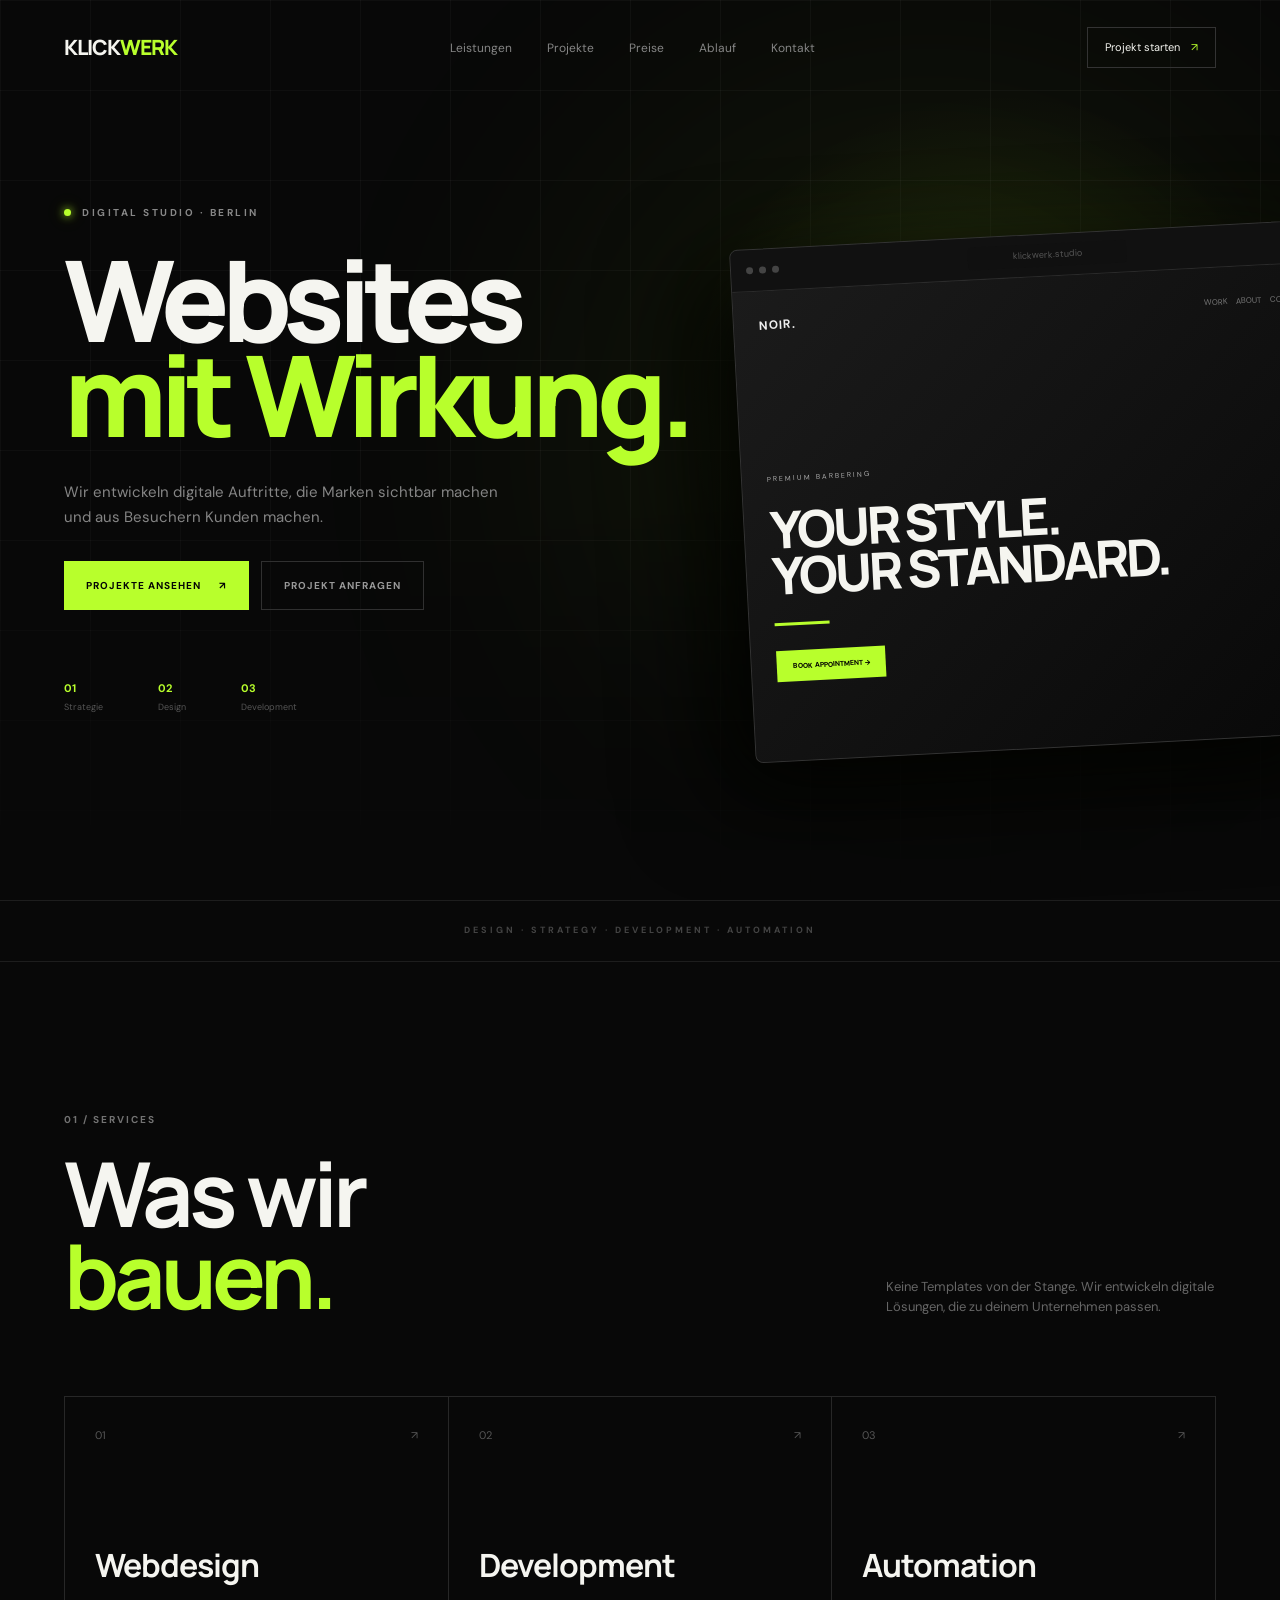
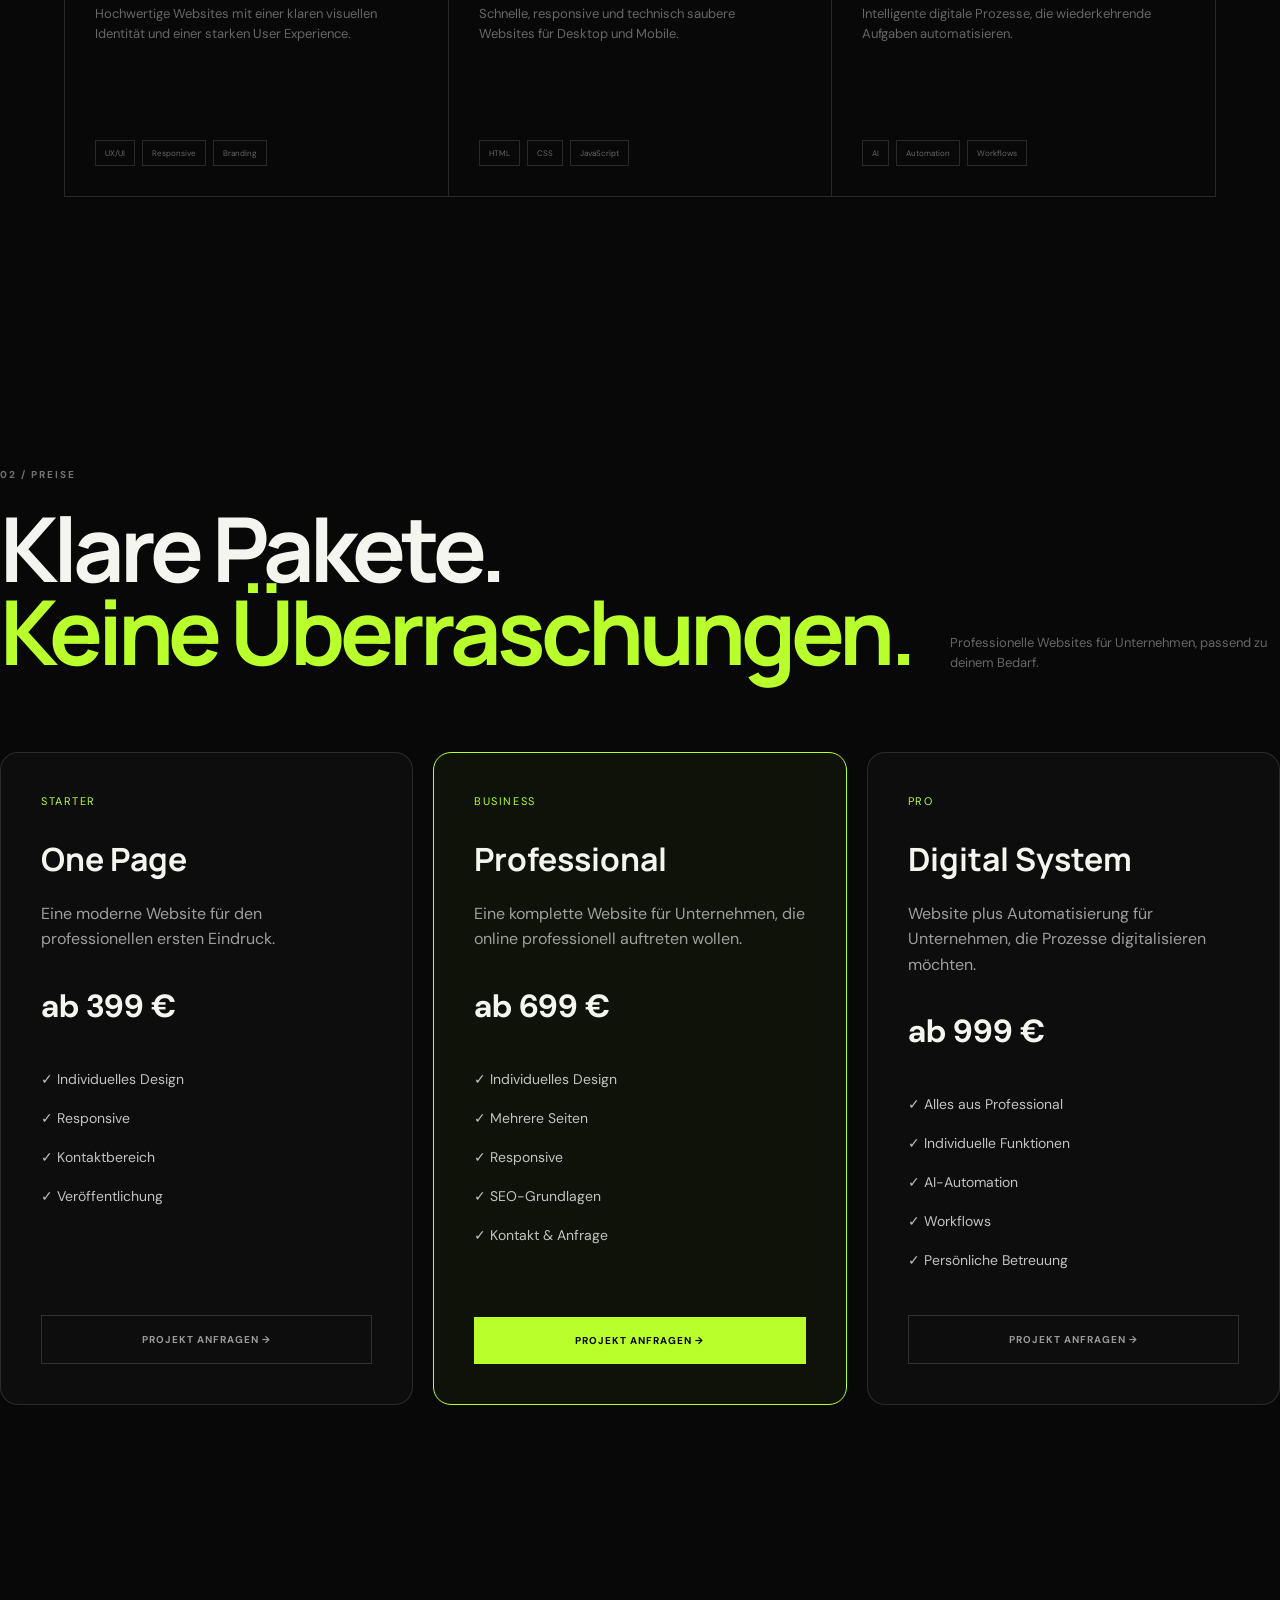
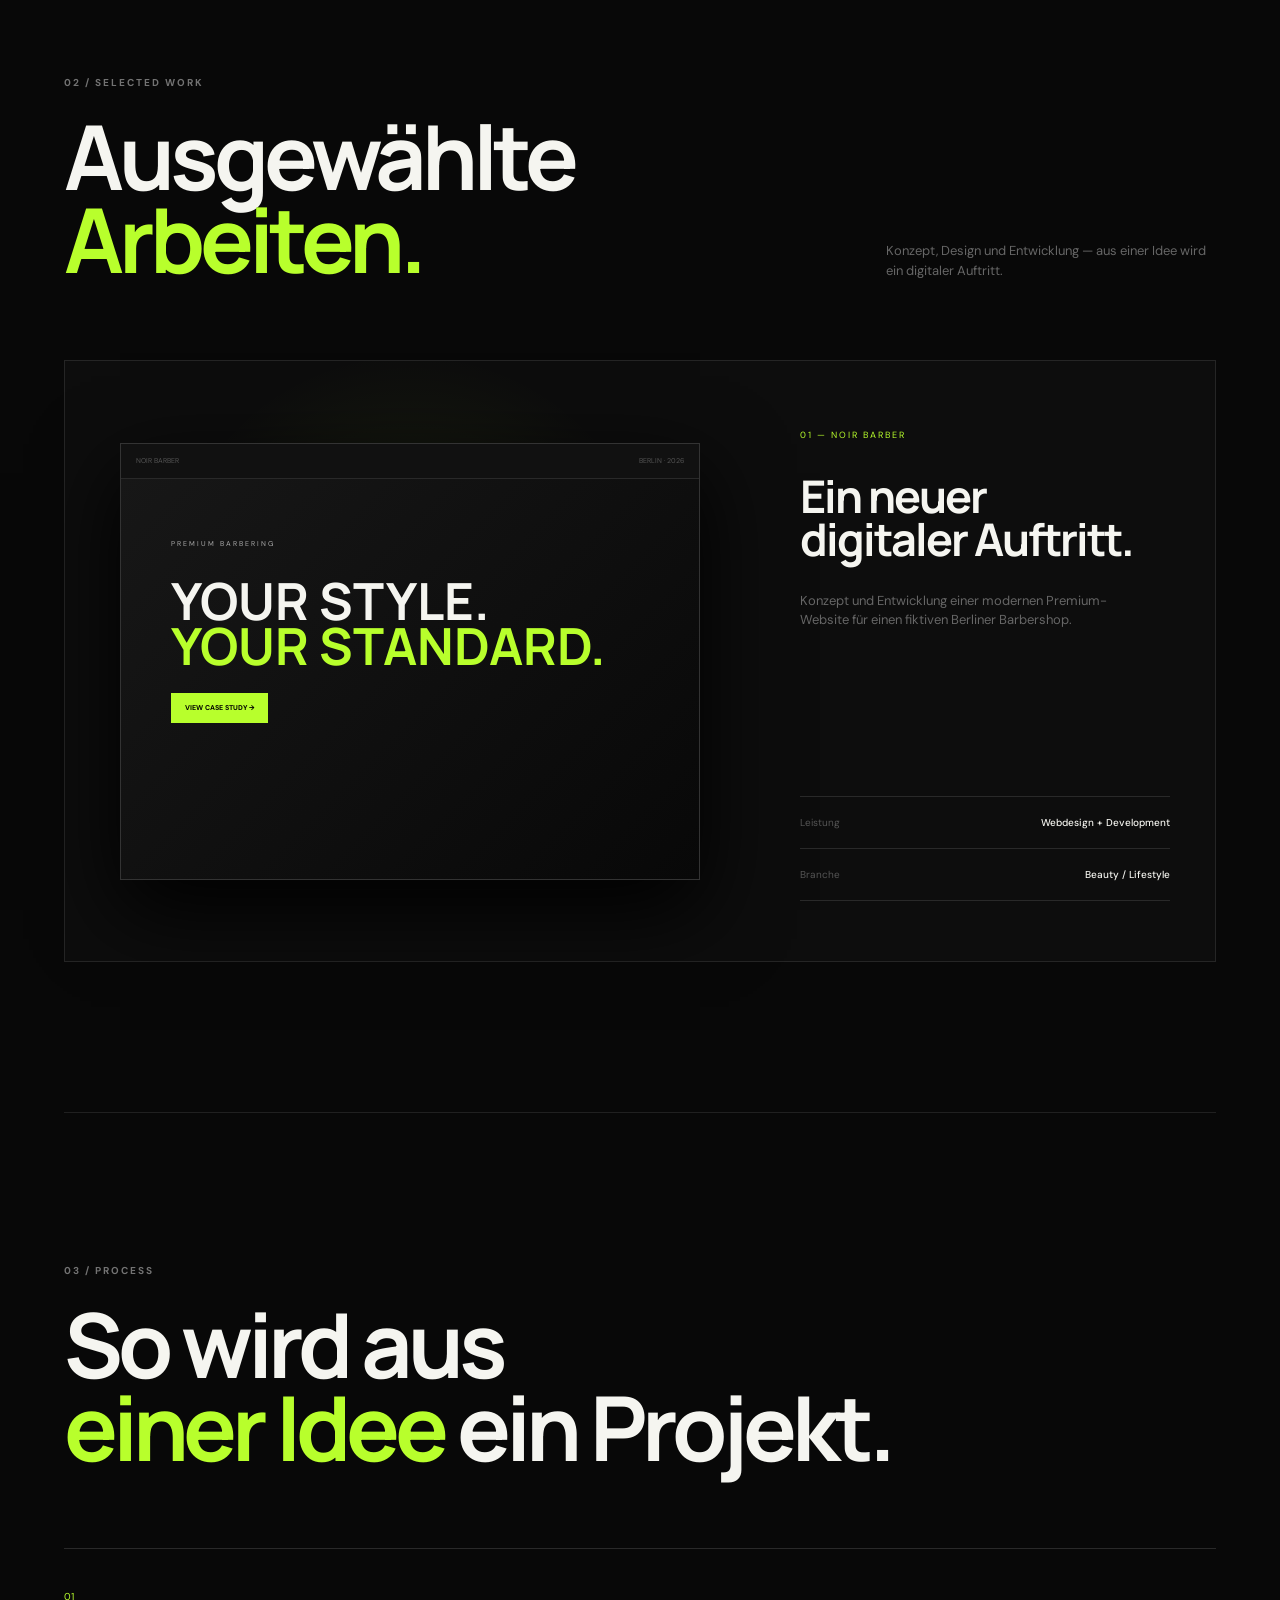
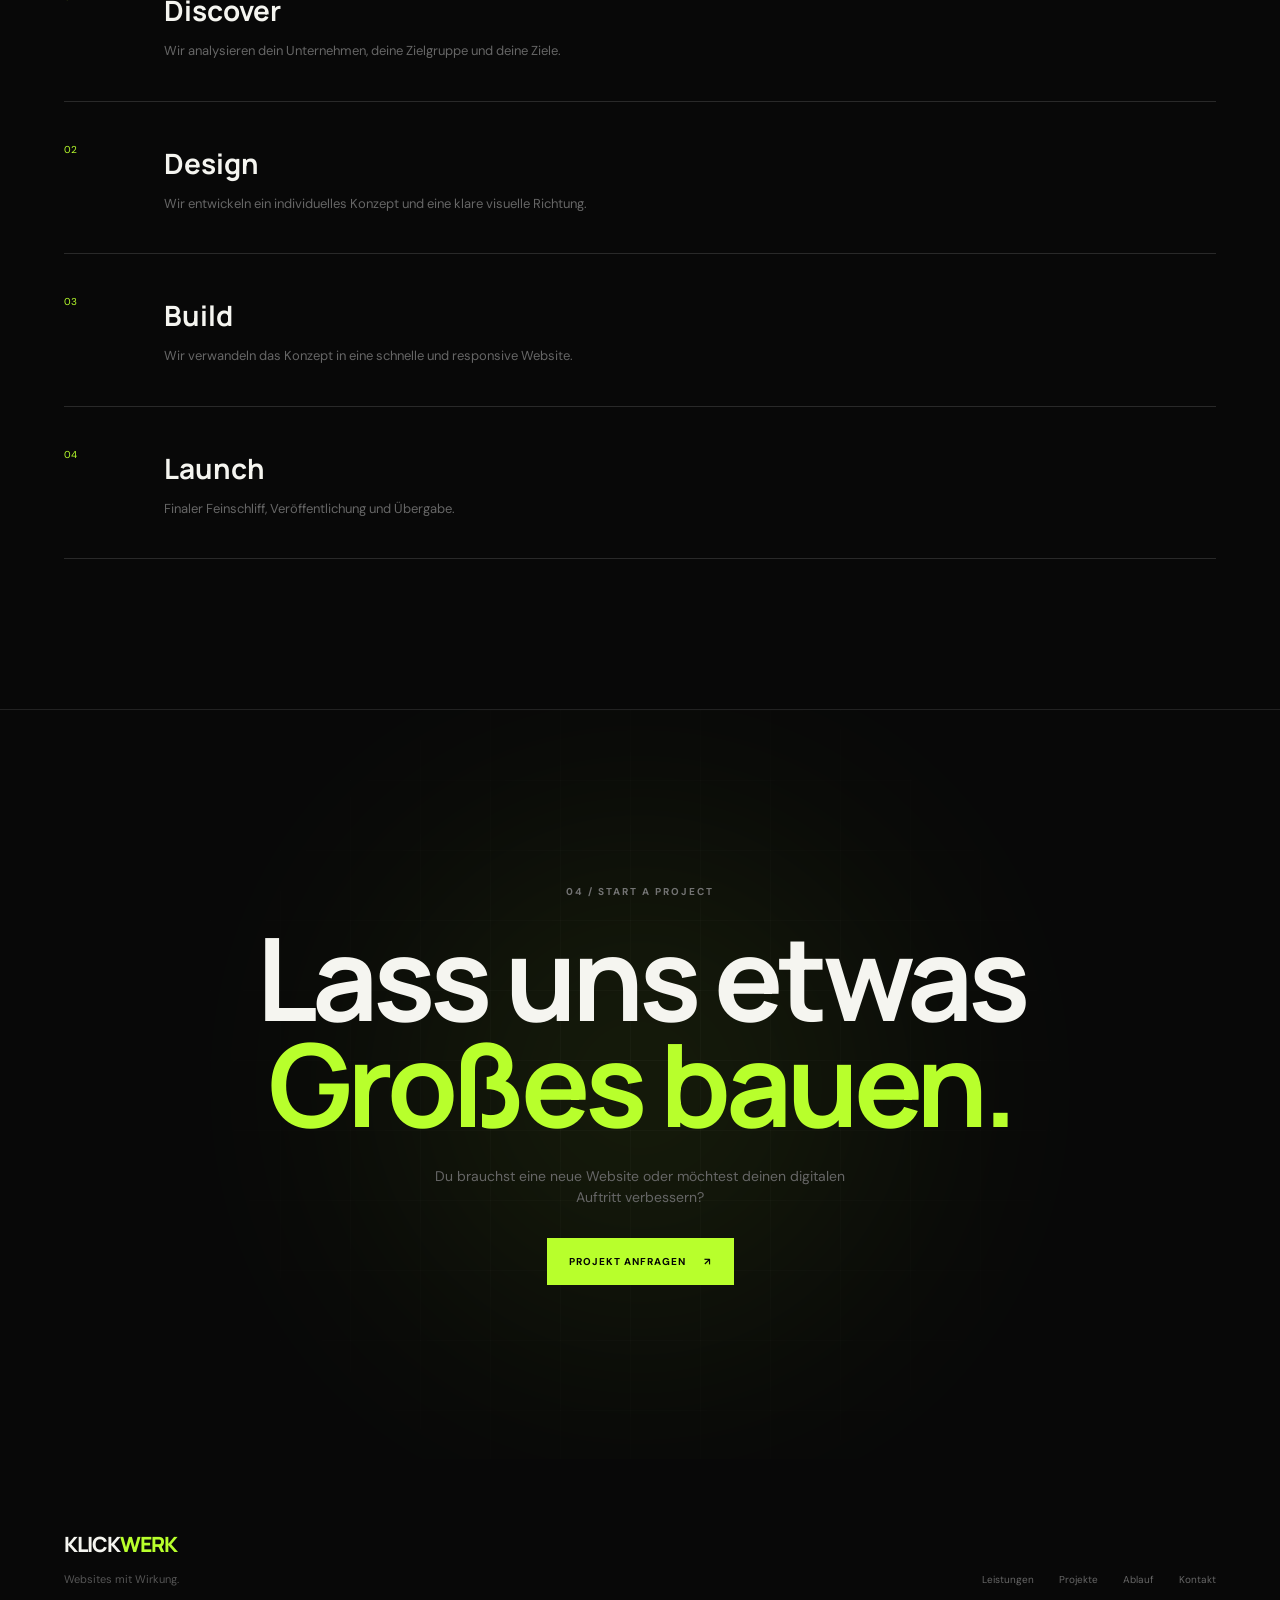
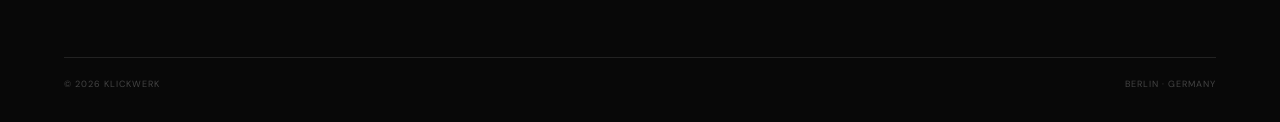
==== commit 81f40ca0: "Preise und Angebote aktualisiert" ====
--- a/index.html
+++ b/index.html
@@ -30,6 +30,7 @@
         <div class="nav-links">
             <a href="#services">Leistungen</a>
             <a href="#work">Projekte</a>
+            <a href="#preise">Preise</a>
             <a href="#process">Ablauf</a>
             <a href="#contact">Kontakt</a>
         </div>
@@ -276,7 +277,108 @@
     </div>
 
 </section>
-
+<!-- PRICING -->
+<section class="pricing-section" id="preise">
+
+    <div class="section-top">
+        <div>
+            <span class="section-number">02 / PREISE</span>
+
+            <h2>
+                Klare Pakete.<br>
+                <span>Keine Überraschungen.</span>
+            </h2>
+        </div>
+
+        <p>
+            Professionelle Websites für Unternehmen,
+            passend zu deinem Bedarf.
+        </p>
+    </div>
+
+    <div class="pricing-grid">
+
+        <article class="pricing-card">
+            <span class="pricing-label">STARTER</span>
+
+            <h3>One Page</h3>
+
+            <p>
+                Eine moderne Website für den professionellen
+                ersten Eindruck.
+            </p>
+
+            <div class="price">ab 399 €</div>
+
+            <ul>
+                <li>✓ Individuelles Design</li>
+                <li>✓ Responsive</li>
+                <li>✓ Kontaktbereich</li>
+                <li>✓ Veröffentlichung</li>
+            </ul>
+
+            <a href="#contact" class="button button-ghost">
+                Projekt anfragen →
+            </a>
+        </article>
+
+
+        <article class="pricing-card pricing-featured">
+
+            <span class="pricing-label">BUSINESS</span>
+
+            <h3>Professional</h3>
+
+            <p>
+                Eine komplette Website für Unternehmen,
+                die online professionell auftreten wollen.
+            </p>
+
+            <div class="price">ab 699 €</div>
+
+            <ul>
+                <li>✓ Individuelles Design</li>
+                <li>✓ Mehrere Seiten</li>
+                <li>✓ Responsive</li>
+                <li>✓ SEO-Grundlagen</li>
+                <li>✓ Kontakt &amp; Anfrage</li>
+            </ul>
+
+            <a href="#contact" class="button button-primary">
+                Projekt anfragen →
+            </a>
+        </article>
+
+
+        <article class="pricing-card">
+
+            <span class="pricing-label">PRO</span>
+
+            <h3>Digital System</h3>
+
+            <p>
+                Website plus Automatisierung für Unternehmen,
+                die Prozesse digitalisieren möchten.
+            </p>
+
+            <div class="price">ab 999 €</div>
+
+            <ul>
+                <li>✓ Alles aus Professional</li>
+                <li>✓ Individuelle Funktionen</li>
+                <li>✓ AI-Automation</li>
+                <li>✓ Workflows</li>
+                <li>✓ Persönliche Betreuung</li>
+            </ul>
+
+            <a href="#contact" class="button button-ghost">
+                Projekt anfragen →
+            </a>
+        </article>
+
+    </div>
+
+</section>
 
 <!-- WORK -->
 
--- a/style.css
+++ b/style.css
@@ -1144,4 +1144,99 @@
         display: block;
         margin-bottom: 10px;
     }
+}
+/* =========================
+   PRICING
+========================= */
+
+.pricing-section {
+    padding: 120px 0;
+}
+
+.pricing-grid {
+    display: grid;
+    grid-template-columns: repeat(3, 1fr);
+    gap: 20px;
+    margin-top: 60px;
+}
+
+.pricing-card {
+    padding: 40px;
+    border: 1px solid rgba(255, 255, 255, 0.12);
+    background: rgba(255, 255, 255, 0.025);
+    border-radius: 18px;
+    display: flex;
+    flex-direction: column;
+    min-height: 520px;
+    transition: transform 0.3s ease, border-color 0.3s ease;
+}
+
+.pricing-card:hover {
+    transform: translateY(-6px);
+    border-color: rgba(184, 255, 44, 0.5);
+}
+
+.pricing-card.pricing-featured {
+    border-color: #b8ff2c;
+    background: rgba(184, 255, 44, 0.04);
+}
+
+.pricing-label {
+    font-size: 11px;
+    letter-spacing: 0.14em;
+    text-transform: uppercase;
+    color: #b8ff2c;
+    margin-bottom: 25px;
+}
+
+.pricing-card h3 {
+    font-size: 32px;
+    margin-bottom: 18px;
+}
+
+.pricing-card p {
+    color: rgba(255, 255, 255, 0.6);
+    line-height: 1.6;
+    margin-bottom: 30px;
+}
+
+.price {
+    font-size: 32px;
+    font-weight: 700;
+    margin-bottom: 30px;
+}
+
+.pricing-card ul {
+    list-style: none;
+    padding: 0;
+    margin: 0 0 35px;
+}
+
+.pricing-card li {
+    padding: 9px 0;
+    color: rgba(255, 255, 255, 0.75);
+    font-size: 14px;
+}
+
+.pricing-card .button {
+    margin-top: auto;
+}
+
+
+/* MOBILE */
+
+@media (max-width: 800px) {
+
+    .pricing-grid {
+        grid-template-columns: 1fr;
+    }
+
+    .pricing-card {
+        min-height: auto;
+    }
+
+    .pricing-section {
+        padding: 80px 0;
+    }
+
 }
